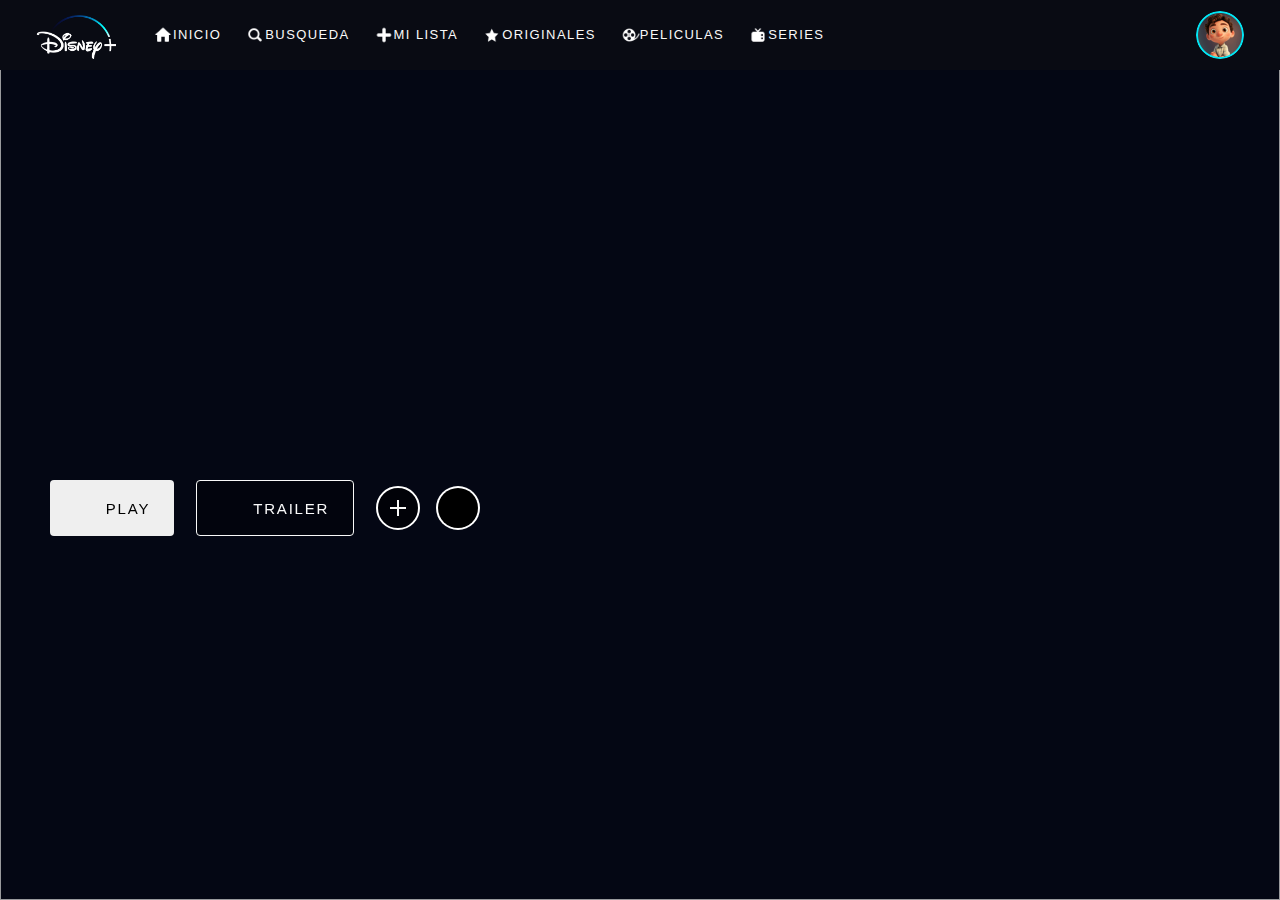
==== disney vale/index.html @ e9957708 "Add files via upload" ====
<!DOCTYPE html>
<html lang="en">
<head>
    <meta charset="UTF-8">
    <meta http-equiv="X-UA-Compatible" content="IE=edge">
    <meta name="viewport" content="width=device-width, initial-scale=1.0">
    <link rel="stylesheet" href="estilo.css">
    <title>Disney+</title>
</head>
<body>
    <nav>
        <a class="navLogo" href="../index.html">
            <img src="2d64041e-9452-4b70-8162-191da29e2249.png" alt="Disney+" />
        </a>
        <div class="navMenu">
            <a href="home.html">
                <img src="8e157c3d-7206-417c-bb4c-66aa6bccdb76.png" alt="HOME" />
                <span>INICIO</span>
            </a>
            <a>
                <img src="26ecca3c-c4ab-4904-a2ac-464b2ff3d319.png" alt="SEARCH" />
                <span>BUSQUEDA</span>
            </a>
            <a>
                <img src="6fefe649-91be-4747-9ca4-31363163301c.png" alt="WATCHLIST" />
                <span>MI LISTA</span>
            </a>
            <a>
                <img src="f5de46be-55ae-4d38-afd8-ba9e9416a3eb.png" alt="ORIGINALS" />
                <span>ORIGINALES</span>
            </a>
            <a>
                <img src="20792f10-4383-4343-b8ff-f8fc32bf8b1c.png" alt="MOVIES" />
                <span>PELICULAS</span>
            </a>
            <a>
                <img src="e1796f71-b18e-4db7-af88-deee347a37c7.png" alt="SERIES" />
                <span>SERIES</span>
            </a>
        </div>
        <div class="signOut">
            <img class="userImg" src="ce08ba34-c8fe-4b30-b669-4c1e8cad8a80.png" alt="avatar" />
            <div class="dropDown">
                <a href="../index.html">Sign out</a>
            </div>
        </div>
    </nav>

    <div class="detail">
        <div class="detailBgImg">
          <img id="bgImg" alt="" src="" />
        </div>
  
        <div class="detailImgTitle">
          <img id="imgTitle" alt="" src="" />
        </div>
        <div class="contentMeta">
          <div class="controls">
            <button class="player">
              <img src="../assets/images/play-icon-black.png" alt="" />
              <span>Play</span>
            </button>
            <button class="trailer">
              <img src="../assets/images/play-icon-white.png" alt="" />
              <span>Trailer</span>
            </button>
            <div class="addList">
              <span></span>
              <span></span>
            </div>
            <div class="groupWatch">
              <div>
                <img src="../assets/images/group-icon.png" alt="" />
              </div>
            </div>
          </div>
          <div class="subTitle"></div>
          <div class="description"></div>
        </div>
      </div>
    
    <script src="../js/detail.js"></script>
</body>
</html>
---- disney vale/estilo.css ----
html {
    scroll-behavior: smooth;
}

* {
    box-sizing: border-box;
}

body {
    background-color: #040714;
    color: #f9f9f9;
    font-family: Avenir-Roman, sans-serif;
    margin: 0;
    padding: 0;
}

a {
    color: #f9f9f9;
    text-decoration: none;
}

nav {
    position: fixed;
    top: 0;
    left: 0;
    right: 0;
    height: 70px;
    background-color: #090b13;
    display: flex;
    justify-content: space-between;
    align-items: center;
    padding: 0 36px;
    letter-spacing: 16px;
    z-index: 3;
}

.navLogo {
    padding: 0;
    width: 80px;
    margin-top: 4px;
    max-height: 70px;
    font-size: 0;
    display: inline-block;
}

.navLogo img {
    display: block;
    width: 100%;
}

.navMenu {
    align-items: center;
    display: flex;
    flex-flow: row nowrap;
    height: 100%;
    justify-content: flex-end;
    margin: 0;
    padding: 0;
    position: relative;
    margin-right: auto;
    margin-left: 25px;
}

.navMenu a {
    display: flex;
    align-items: center;
    padding: 0 12px;
}

.navMenu a img {
    height: 20px;
    min-width: 20px;
    width: 20px;
    z-index: auto;
}

.navMenu a span {
    color: rgb(249, 249, 249);
    font-size: 13px;
    letter-spacing: 1.42px;
    line-height: 1.08;
    padding: 2px 0px;
    white-space: nowrap;
    position: relative;
}

.navMenu a span::before {
    background-color: rgb(249, 249, 249);
    border-radius: 0px 0px 4px 4px;
    bottom: -6px;
    content: "";
    height: 2px;
    left: 0px;
    opacity: 0;
    position: absolute;
    right: 0px;
    transform-origin: left center;
    transform: scaleX(0);
    transition: all 250ms cubic-bezier(0.25, 0.46, 0.45, 0.94) 0s;
    visibility: hidden;
    width: auto;
}

.navMenu a:hover span::before {
    transform: scaleX(1);
    visibility: visible;
    opacity: 1 !important;
}

.signOut {
    position: relative;
    height: 48px;
    width: 48px;
    display: flex;
    cursor: pointer;
    align-items: center;
    justify-content: center;
}

.signOut .userImg {
    border-radius: 50%;
    width: 100%;
    height: 100%;
}

.signOut .dropDown  {
    position: absolute;
    top: 48px;
    right: 0;
    background: rgb(19, 19, 19);
    border: 1px solid rgba(151, 151, 151, 0.34);
    border-radius: 4px;
    box-shadow: rgb(0 0 0 / 50%) 0px 0px 18px 0px;
    padding: 10px;
    font-size: 14px;
    letter-spacing: 3px;
    width: 100px;
    opacity: 0;
}

.signOut:hover .dropDown {
    opacity: 1;
    transition-duration: 1s;
}

.detail {
    position: relative;
    min-height: calc(100vh-250px);
    overflow-x: hidden;
    display: block;
    top: 72px;
    padding: 0 calc(3.5vw + 5px);
}

.detailBgImg {
    left: 0px;
    opacity: 0.8;
    position: fixed;
    right: 0px;
    top: 0px;
    z-index: -1;
}

.detailBgImg img {
    width: 100vw;
    height: 100vh;
}

.detailImgTitle {
    align-items: flex-end;
    display: flex;
    -webkit-box-pack: start;
    justify-content: flex-start;
    margin: 0px auto;
    height: 30vw;
    min-height: 170px;
    padding-bottom: 24px;
    width: 100%;
}

.detailImgTitle img {
    max-width: 600px;
    min-width: 200px;
    width: 35vw;
}

.contentMeta {
    max-width: 874px;
}

.controls {
    align-items: center;
    display: flex;
    flex-flow: row nowrap;
    margin: 24px 0px;
    min-height: 56px;
}

.player,
.trailer {
    font-size: 15px;
    margin: 0px 22px 0px 0px;
    padding: 0px 24px;
    height: 56px;
    border-radius: 4px;
    cursor: pointer;
    display: flex;
    align-items: center;
    justify-content: center;
    letter-spacing: 1.8px;
    text-align: center;
    text-transform: uppercase;
    background: rgb (249, 249, 249);
    border: none;
    color: rgb(0, 0, 0);
}

.player img,
.trailer img {
    width: 32px;
}

.player:hover,
.trailer:hover {
    background: rgb(198, 198, 198);
}

.trailer {
    background: rgba(0, 0, 0, 0.3);
    border: 1px solid rgb(249, 249, 249);
    color: rgb(249, 249, 249);
}

.addList {
    margin-right: 16px;
    height: 44px;
    width: 44px;
    display: flex;
    justify-content: center;
    align-items: center;
    background-color: rgba(0, 0, 0, 0.6);
    border-radius: 50%;
    border: 2px solid white;
    cursor: pointer;
}

.addList span {
    background-color: rgb(249, 249, 249);
    display: inline-block;
}

.addList span:first-child {
    height: 2px;
    transform: translate(1px, 0px) rotate(0deg);
    width: 16px;
}

.addList span:nth-child(2) {
    height: 16px;
    transform: translateX(-8px) rotate(0deg);
    width: 2px;
}

.groupWatch {
    height: 44px;
    width: 44px;
    border-radius: 50%;
    display: flex;
    justify-content: center;
    align-items: center;
    cursor: pointer;
    background: white;
}

.groupWatch div {
    height: 40px;
    width: 40px;
    background: rgb(0, 0, 0);
    border-radius: 50%;
}

.groupWatch div img {
    width: 100%;
}

.subTitle {
    color: rgb(249, 249, 249);
    font-size: 15px;
    min-height: 20px;
}

.description {
    line-height: 1.4;
    font-size: 20px;
    padding: 16px 0px;
    color: rgb(249, 249, 249);
}

@media only screen and (min-width: 768px) {
    body {
        font-size: 16px;
    }
}

@media only screen and (min-width: 480px) and (max-width: 768px) {
    body {
        font-size: 15px;
    }

    .detalBgImg img {
        width: initial;
    }

    .player,
    .trailer {
        height: 45px;
        padding: 0px 12px;
        font-size: 12px;
        margin: 0px 10px 0px 0px;
    }

    .player img,
    .trailer img {
        width: 25px;
    }

    .subTitle {
        font-size: 12px;
    }
    
    .description {
        font-size: 14px;
    }
}

@media only screen and (max-width: 479px) {
    body {
        font-size: 14px;
    }

    .detalBgImg img {
        width: initial;
    }

    .player,
    .trailer {
        height: 45px;
        padding: 0px 12px;
        font-size: 12px;
        margin: 0px 10px 0px 0px;
    }

    .player img,
    .trailer img {
        width: 25px;
    }

    .subTitle {
        font-size: 12px;
    }
    
    .description {
        font-size: 14px;
    }
}
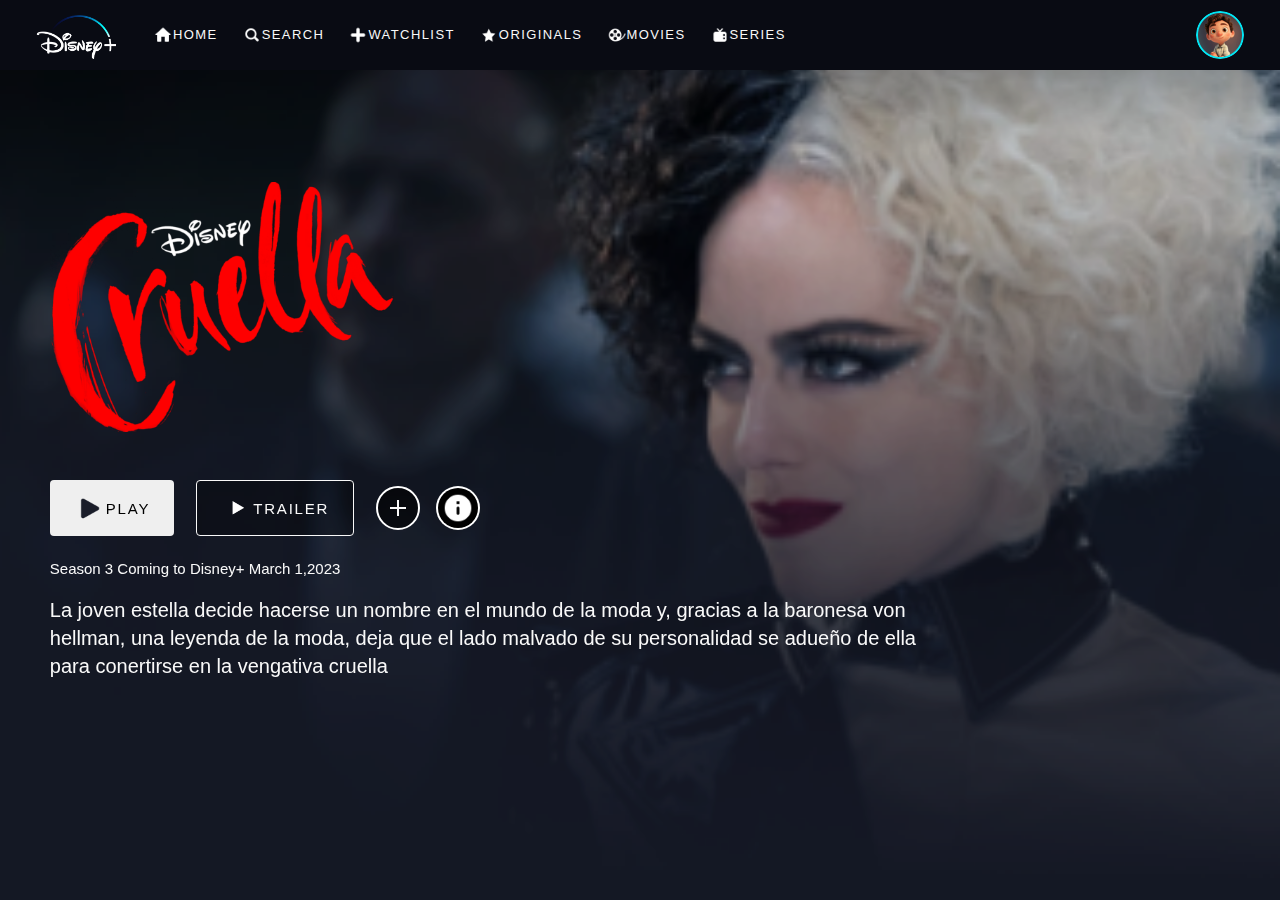
==== commit 76778223: "Add files via upload" ====
--- a/disney vale/index.html
+++ b/disney vale/index.html
@@ -9,29 +9,29 @@
 </head>
 <body>
     <nav>
-        <a class="navLogo" href="../index.html">
+        <a class="navLogo" href="./index.html">
             <img src="2d64041e-9452-4b70-8162-191da29e2249.png" alt="Disney+" />
         </a>
         <div class="navMenu">
             <a href="home.html">
                 <img src="8e157c3d-7206-417c-bb4c-66aa6bccdb76.png" alt="HOME" />
-                <span>INICIO</span>
+                <span>HOME</span>
             </a>
             <a>
                 <img src="26ecca3c-c4ab-4904-a2ac-464b2ff3d319.png" alt="SEARCH" />
-                <span>BUSQUEDA</span>
+                <span>SEARCH</span>
             </a>
             <a>
                 <img src="6fefe649-91be-4747-9ca4-31363163301c.png" alt="WATCHLIST" />
-                <span>MI LISTA</span>
+                <span>WATCHLIST</span>
             </a>
             <a>
-                <img src="f5de46be-55ae-4d38-afd8-ba9e9416a3eb.png" alt="ORIGINALS" />
-                <span>ORIGINALES</span>
+                <img src="thumbnail.png" alt="ORIGINALS" />
+                <span>ORIGINALS</span>
             </a>
             <a>
                 <img src="20792f10-4383-4343-b8ff-f8fc32bf8b1c.png" alt="MOVIES" />
-                <span>PELICULAS</span>
+                <span>MOVIES</span>
             </a>
             <a>
                 <img src="e1796f71-b18e-4db7-af88-deee347a37c7.png" alt="SERIES" />
@@ -39,7 +39,7 @@
             </a>
         </div>
         <div class="signOut">
-            <img class="userImg" src="ce08ba34-c8fe-4b30-b669-4c1e8cad8a80.png" alt="avatar" />
+            <img class="userImg" src="./ce08ba34-c8fe-4b30-b669-4c1e8cad8a80.png" alt="avatar" />
             <div class="dropDown">
                 <a href="../index.html">Sign out</a>
             </div>
@@ -48,20 +48,20 @@
 
     <div class="detail">
         <div class="detailBgImg">
-          <img id="bgImg" alt="" src="" />
+          <img id="bgImg" alt="" src="./thumbnail (1).png" />
         </div>
   
         <div class="detailImgTitle">
-          <img id="imgTitle" alt="" src="" />
+          <img id="imgTitle" alt="" src="thumbnail (2).png" />
         </div>
         <div class="contentMeta">
           <div class="controls">
             <button class="player">
-              <img src="../assets/images/play-icon-black.png" alt="" />
+              <img src="6dd926d7-3bf5-431b-96ee-0cdf25cb17ce.png" alt="" />
               <span>Play</span>
             </button>
             <button class="trailer">
-              <img src="../assets/images/play-icon-white.png" alt="" />
+              <img src="video-play-transparent-button-icon-vector-50005285-removebg-preview.png" alt="" />
               <span>Trailer</span>
             </button>
             <div class="addList">
@@ -70,15 +70,17 @@
             </div>
             <div class="groupWatch">
               <div>
-                <img src="../assets/images/group-icon.png" alt="" />
+                <img src="0b0d6c41-ca47-44b7-b4ac-3e3c5eaef510.png" alt="" />
               </div>
             </div>
           </div>
-          <div class="subTitle"></div>
-          <div class="description"></div>
+          <div class="subTitle">Season 3 Coming to Disney+ March 1,2023</div>
+          <div class="description">La joven estella decide hacerse un nombre en el mundo de la moda y, gracias a la baronesa von hellman, una leyenda de la moda, deja que el lado
+            malvado de su personalidad se adueño de ella para conertirse en la vengativa cruella
+          </div>
         </div>
       </div>
     
-    <script src="../js/detail.js"></script>
+    <script src="./css/estilos.css"></script>
 </body>
 </html>